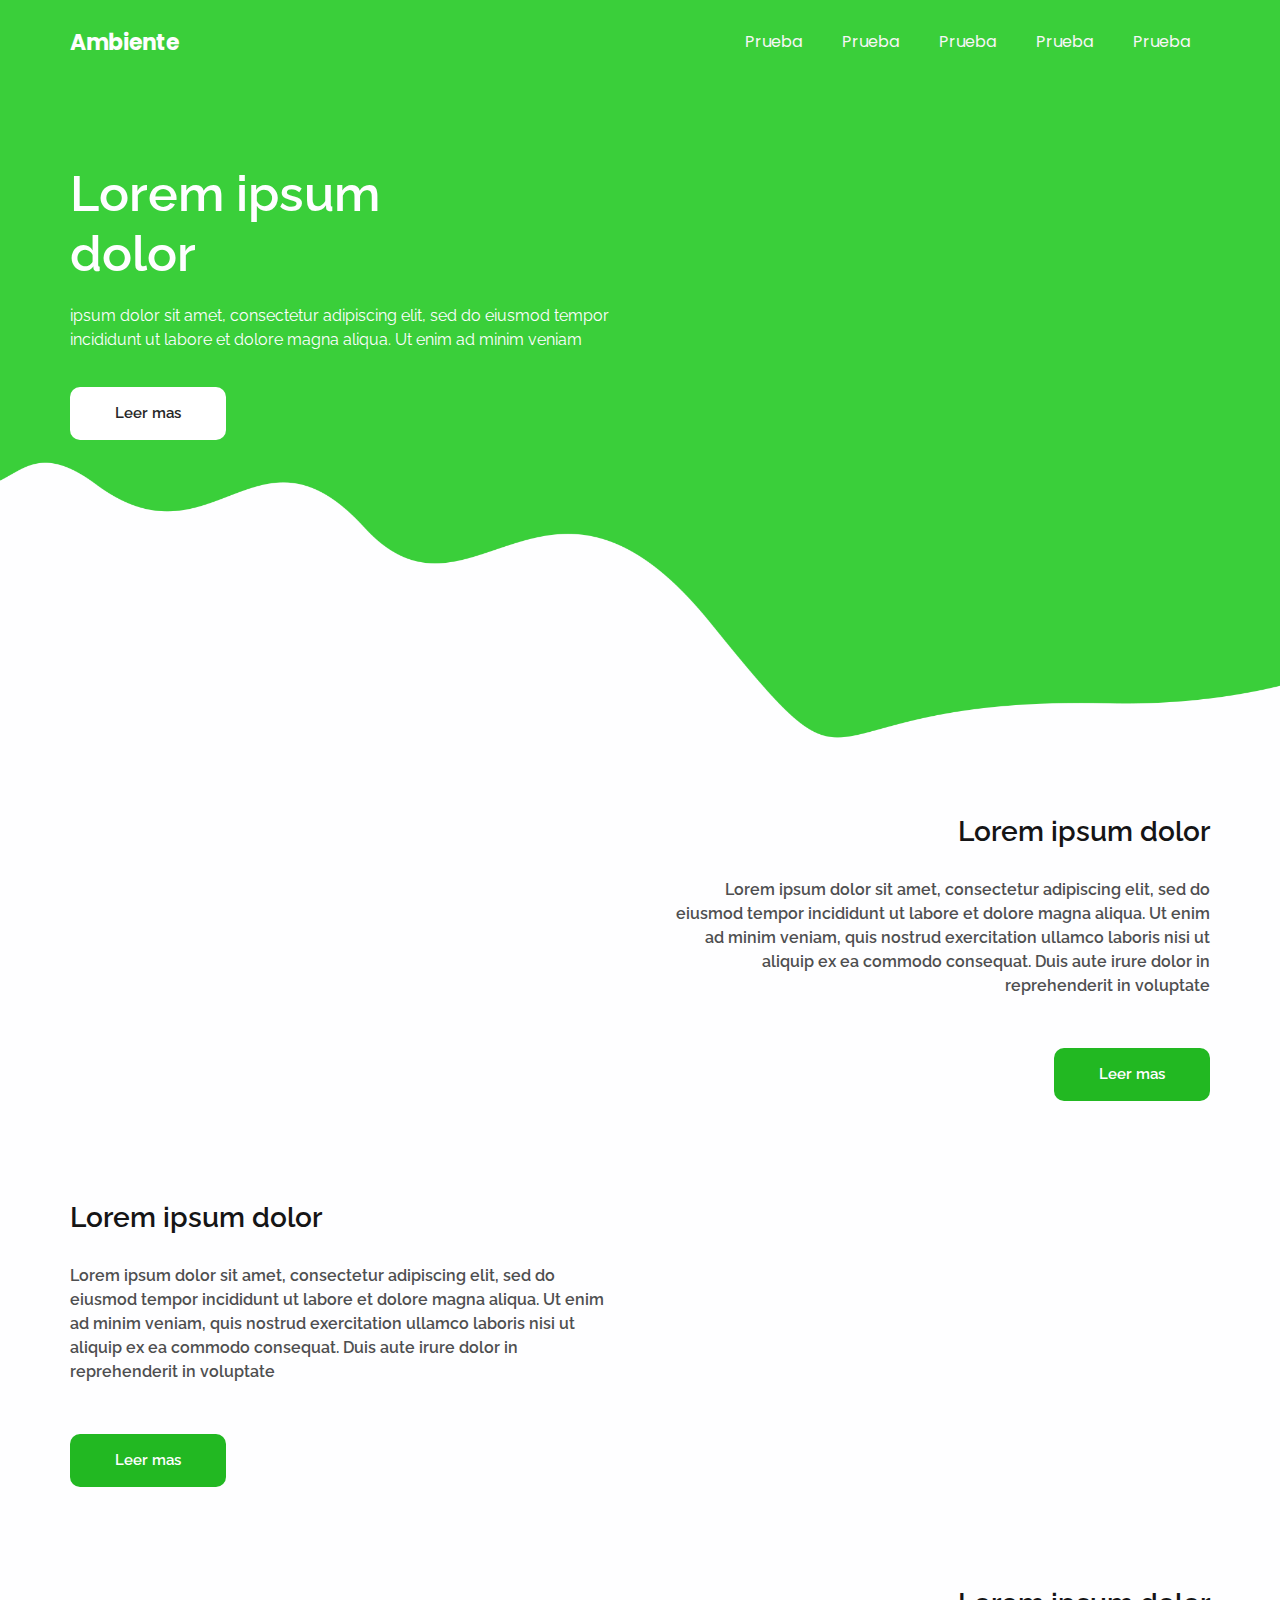
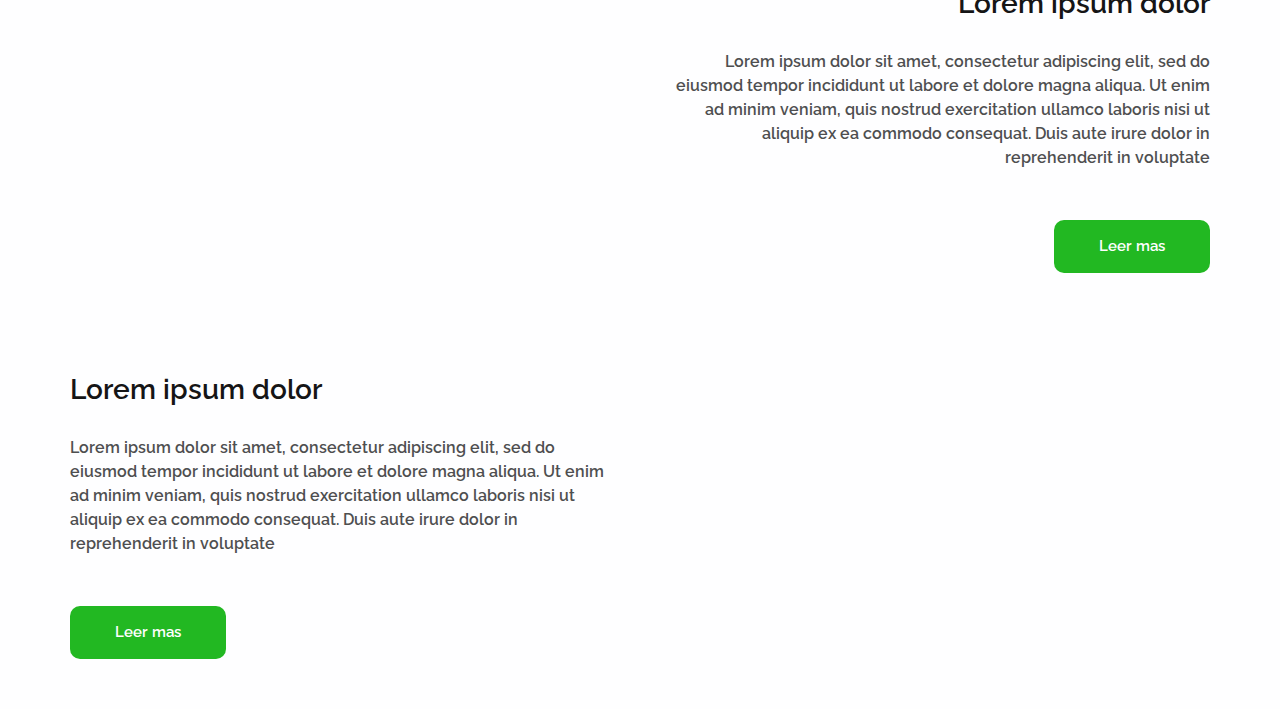
==== index.html @ d98968a9 "Initial Commit" ====
<!DOCTYPE html>
<html>

<head>
  <!-- Basic -->
  <meta charset="utf-8" />
  <meta http-equiv="X-UA-Compatible" content="IE=edge" />
  <!-- Mobile Metas -->
  <meta name="viewport" content="width=device-width, initial-scale=1, shrink-to-fit=no" />
  <!-- Site Metas -->
  <meta name="keywords" content="" />
  <meta name="description" content="" />
  <meta name="author" content="" />

  <title>Sustentabilidad</title>



  <!-- bootstrap core css -->
  <link rel="stylesheet" type="text/css" href="css/bootstrap.css" />
  <!-- progress barstle -->
  <link rel="stylesheet" href="css/css-circular-prog-bar.css">
  <!-- fonts style -->
  <link href="https://fonts.googleapis.com/css?family=Poppins:400,700|Raleway:400,600&display=swap" rel="stylesheet">
  <!-- font wesome stylesheet -->
  <link rel="stylesheet" href="https://maxcdn.bootstrapcdn.com/font-awesome/4.3.0/css/font-awesome.min.css">
  <!-- Custom styles for this template -->
  <link href="css/style.css" rel="stylesheet" />
  <!-- responsive style -->
  <link href="css/responsive.css" rel="stylesheet" />




  <link rel="stylesheet" href="css/css-circular-prog-bar.css">


</head>

<body>
  <div class="top_container">
    <!-- header section strats -->
    <header class="header_section">
      <div class="container">
        <nav class="navbar navbar-expand-lg custom_nav-container ">
          <a class="navbar-brand" href="index.html">
            <span>
              Ambiente
            </span>
          </a>
          <button class="navbar-toggler" type="button" data-toggle="collapse" data-target="#navbarSupportedContent"
            aria-controls="navbarSupportedContent" aria-expanded="false" aria-label="Toggle navigation">
            <span class="navbar-toggler-icon"></span>
          </button>

          <div class="collapse navbar-collapse" id="navbarSupportedContent">
            <div class="d-flex ml-auto flex-column flex-lg-row align-items-center">
              <ul class="navbar-nav  ">
                <li class="nav-item active">
                  <a class="nav-link" href="index.html"> Prueba <span class="sr-only">(current)</span></a>
                </li>
                <li class="nav-item ">
                  <a class="nav-link" href="about.html"> Prueba </a>
                </li>

                <li class="nav-item ">
                  <a class="nav-link" href="admission.html"> Prueba </a>
                </li>

                <li class="nav-item">
                  <a class="nav-link" href="why.html"> Prueba </a>
                </li>

                <li class="nav-item">
                  <a class="nav-link" href="contact.html"> Prueba </a>
                </li>

              </ul>
            </div>
        </nav>
      </div>
    </header>
    <section class="hero_section ">
      <div class="hero-container container">
        <div class="hero_detail-box">
          <h1>
            Lorem ipsum dolor 
          </h1>
          <p>
            ipsum dolor sit amet, consectetur adipiscing elit, sed do eiusmod tempor incididunt ut labore et dolore
            magna aliqua. Ut enim ad minim veniam
          </p>
          <div class="hero_btn-continer">
            <a href="" class="call_to-btn btn_white-border">
              Leer mas
            </a>
          </div>
        </div>
        <div class="hero_img-container">
          <div>
            <img src="https://png.pngtree.com/png-clipart/20230326/original/pngtree-save-our-planet-sticker-clipart-png-image_9004593.png"  alt="" class="img-fluid">
          </div>
        </div>
      </div>
    </section>
  </div>
  <!-- end header section -->

  <div class="common_style">

    <!-- about section -->
    <section class="about_section">
      <div class="container">
        <div class="row">
          <div class="col-md-6">
            <div class="about_img-container">
              <img src="https://png.pngtree.com/png-clipart/20230326/original/pngtree-save-our-planet-sticker-clipart-png-image_9004593.png" alt="">
            </div>
          </div>
          <div class="col-md-6">
            <div class="about_detail-box">
              <h3>
                Lorem ipsum dolor
              </h3>
              <p>
                Lorem ipsum dolor sit amet, consectetur adipiscing elit, sed do eiusmod tempor incididunt ut labore et
                dolore magna aliqua. Ut enim ad minim veniam, quis nostrud exercitation ullamco laboris nisi ut aliquip
                ex ea commodo consequat. Duis aute irure dolor in reprehenderit in voluptate
              </p>
              <div class="">
                <a href="" class="call_to-btn btn_white-border">
                  Leer mas
                </a>
              </div>
            </div>
          </div>
        </div>
      </div>
    </section>


    <!-- end about section -->

    <!-- admission section -->
    <section class="admission_section">
      <div class="container">
        <div class="row">
          <div class="col-md-6">
            <div class="admission_detail-box">
              <h3>
                Lorem ipsum dolor
              </h3>
              <p>
                Lorem ipsum dolor sit amet, consectetur adipiscing elit, sed do eiusmod tempor incididunt ut labore et
                dolore magna aliqua. Ut enim ad minim veniam, quis nostrud exercitation ullamco laboris nisi ut aliquip
                ex ea commodo consequat. Duis aute irure dolor in reprehenderit in voluptate
              </p>
              <div class="">
                <a href="" class="call_to-btn btn_white-border">
                  Leer mas
                </a>
              </div>
            </div>
          </div>
          <div class="col-md-6">
            <div class="admission_img-container">
              <img src="https://png.pngtree.com/png-clipart/20230326/original/pngtree-save-our-planet-sticker-clipart-png-image_9004593.png" alt="">
            </div>
          </div>
        </div>
      </div>
    </section>



    <!-- end admission section -->

    <!-- why section -->
    <section class="why_section">
      <div class="container">
        <div class="row">
          <div class="col-md-6">
            <div class="why_img-container">
              <img src="https://png.pngtree.com/png-clipart/20230326/original/pngtree-save-our-planet-sticker-clipart-png-image_9004593.png" alt="">
            </div>
          </div>
          <div class="col-md-6">
            <div class="why_detail-box">
              <h3>
                Lorem ipsum dolor
              </h3>
              <p>
                Lorem ipsum dolor sit amet, consectetur adipiscing elit, sed do eiusmod tempor incididunt ut labore et
                dolore magna aliqua. Ut enim ad minim veniam, quis nostrud exercitation ullamco laboris nisi ut aliquip
                ex ea commodo consequat. Duis aute irure dolor in reprehenderit in voluptate
              </p>
              <div class="">
                <a href="" class="call_to-btn btn_white-border">
                  Leer mas
                </a>
              </div>
            </div>
          </div>
        </div>
      </div>
    </section>


    <!-- end why section -->

    <!-- determine section -->
    <section class="determine_section">
      <div class="container">
        <div class="row">
          <div class="col-md-6">
            <div class="determine_detail-box">
              <h3>
                Lorem ipsum dolor
              </h3>
              <p>
                Lorem ipsum dolor sit amet, consectetur adipiscing elit, sed do eiusmod tempor incididunt ut labore et
                dolore magna aliqua. Ut enim ad minim veniam, quis nostrud exercitation ullamco laboris nisi ut aliquip
                ex ea commodo consequat. Duis aute irure dolor in reprehenderit in voluptate
              </p>
              <div class="">
                <a href="" class="call_to-btn btn_white-border">
                  Leer mas
                </a>
              </div>
            </div>
          </div>
          <div class="col-md-6">
            <div class="determine_img-container">
              <img src="https://png.pngtree.com/png-clipart/20230326/original/pngtree-save-our-planet-sticker-clipart-png-image_9004593.png" alt="">
            </div>
          </div>
        </div>
      </div>
    </section>


    <!-- end determine section -->

  </div>


  <!-- client section
  <section class="client_section layout_padding">
    <h2 class="">
      Testimonial
    </h2>
    <div class="container">
        <div id="carouselExampleIndicators" class="carousel slide" data-ride="carousel">
            <ol class="carousel-indicators">
              <li data-target="#carouselExampleIndicators" data-slide-to="0" class="active"></li>
              <li data-target="#carouselExampleIndicators" data-slide-to="1"></li>
              <li data-target="#carouselExampleIndicators" data-slide-to="2"></li>
            </ol>
            <div class="carousel-inner">
              <div class="carousel-item active">
                  <div class="row">
                      <div class="col-md-3">
                        <div class="client_img-box">
                          <img src="images/client.png" alt="">
                        </div>
                      </div>
                      <div class="col-md-9">
                        <div class="client_detail-box">
                          <h5>
                            Alex Du
                          </h5>
                          <p>
                            Lorem ipsum dolor sit amet, consectetur adipiscing elit, sed do eiusmod tempor incididunt ut labore et
                            dolore magna aliqua. Ut enim ad minim veniam, quis nostrud exercitation ullamco laboris nisi ut aliquip ex
                            ea commodo consequat. Duis aute irure dolor in reprehenderit in voluptate
                          </p>
                        </div>
                      </div>
                    </div>
              </div>
              <div class="carousel-item">
                  <div class="row">
                      <div class="col-md-3">
                        <div class="client_img-box">
                          <img src="images/client.png" alt="">
                        </div>
                      </div>
                      <div class="col-md-9">
                        <div class="client_detail-box">
                          <h5>
                            Alex Du
                          </h5>
                          <p>
                            Lorem ipsum dolor sit amet, consectetur adipiscing elit, sed do eiusmod tempor incididunt ut labore et
                            dolore magna aliqua. Ut enim ad minim veniam, quis nostrud exercitation ullamco laboris nisi ut aliquip ex
                            ea commodo consequat. Duis aute irure dolor in reprehenderit in voluptate
                          </p>
                        </div>
                      </div>
                    </div>
              </div>
              <div class="carousel-item">
                  <div class="row">
                      <div class="col-md-3">
                        <div class="client_img-box">
                          <img src="images/client.png" alt="">
                        </div>
                      </div>
                      <div class="col-md-9">
                        <div class="client_detail-box">
                          <h5>
                            Alex Du
                          </h5>
                          <p>
                            Lorem ipsum dolor sit amet, consectetur adipiscing elit, sed do eiusmod tempor incididunt ut labore et
                            dolore magna aliqua. Ut enim ad minim veniam, quis nostrud exercitation ullamco laboris nisi ut aliquip ex
                            ea commodo consequat. Duis aute irure dolor in reprehenderit in voluptate
                          </p>
                        </div>
                      </div>
                    </div>
              </div>
            </div>
          </div>
     
    </div>
  </section> -->
  

  <!-- end client section -->


    <!-- contact section -->

    <!-- <section class="contact_section ">

        <div class="container">
         
          <div class="row">
            <div class="col-md-6">
              <div class="d-flex justify-content-center d-md-block">
                <h2>
                  Contact Us
                </h2>
              </div>
              <form action="">
                <div class="contact_form-container">
                  <div>
                    <div>
                      <input type="text" placeholder="Name">
                    </div>
                    <div>
                      <input type="email" placeholder="Email">
                    </div>
                    <div>
                      <input type="text" placeholder="Phone Number">
                    </div>
                    <div class="mt-5">
                      <input type="text" placeholder="Message">
                    </div>
                    <div class="mt-5">
                      <button type="submit">
                        send
                      </button>
                    </div>
                  </div>
    
                </div>
    
              </form>
            </div>
            <div class="col-md-6">
              <div class="contact_img-box">
                <img src="images/students.jpg" alt="">
              </div>
            </div>
          </div>
        </div>
      </section> -->
<!-- end contact section -->


      <!-- <section class="info_section layout_padding-top">
        <div class="info_logo-box">
          <h2>
              Fanadesh
          </h2>
        </div>
          <div class="container layout_padding2">
            <div class="row">
              <div class="col-md-3">
                <h5>
                    About Us                                                                             
                </h5>
               <p>
                  dolor sit amet, consectetur magna aliqua. Ut enim ad minim veniam, quisdotempor incididunt r 
               </p>
              </div>
              <div class="col-md-3">
                <h5>
                    Useful Link 
                </h5>
                <ul>
                  <li>
                    <a href="">
                        Video games
                    </a>
                  </li>
                  <li>
                   <a href="">
                      Remote control
                   </a>
                  </li>
                  <li>
                    <a href="">
                        3d controller
                    </a>
                  </li>
                </ul>
              </div>
              <div class="col-md-3">
                <h5>
                    Contact Us
                </h5>
                <p>
                    dolor sit amet, consectetur magna aliqua. quisdotempor incididunt ut e 
                </p>
              </div>
              <div class="col-md-3">
           
                <div class="subscribe_container">
                  <h5>
                      Newsletter
                  </h5>
                  <div class="form_container">
                    <form action="">
                      <input type="email" placeholder="Enter your email">
                      <button type="submit">
                        Subscribe
                      </button>
                    </form>
                  </div>
                </div>
                
              </div>
            </div>
          </div>
          <div class="container">
              <div class="social_container">
                 
                  <div class="social-box">
                    <a href="">
                      <img src="images/fb.png" alt="">
                    </a>
      
                    <a href="">
                      <img src="images/twitter.png" alt="">
                    </a>
                    <a href="">
                      <img src="images/linkedin.png" alt="">
                    </a>
                    <a href="">
                      <img src="images/instagram.png" alt="">
                    </a>
                  </div>
                </div>
          </div>
        </section> -->

  <!-- footer section -->
  <!-- <section class="container-fluid footer_section">
    <p>
      Copyright &copy; 2019 All Rights Reserved By
      <a href="https://html.design/">Free Html Templates</a>
    </p>
  </section> -->
  <!-- footer section -->

  <script type="text/javascript" src="js/jquery-3.4.1.min.js"></script>
  <script type="text/javascript" src="js/bootstrap.js"></script>

 
</body>

</html>
---- css/style.css ----
body {
  font-family: 'Raleway', sans-serif;
  background-color: #fefeff;
}

.layout_padding {
  padding: 75px 0;
}

.layout_padding2 {
  padding: 45px 0;
}

.layout_padding2-top {
  padding-top: 45px;
}

.layout_padding-top {
  padding-top: 75px;
}

.layout_padding-bottom {
  padding-bottom: 75px;
}

.call_to-btn {
  display: inline-block;
  padding: 15px 45px;
  border-radius: 10px;
  font-size: 15px;
  background-color: #ffffff;
  color: #262627;
  font-weight: 600;
  transition: all 0.3s ease 0s;
}

.hero_section .call_to-btn {}

.call_to-btn img {
  width: 18px;
  margin-left: 10px;
}

.btn_on-hover {
  transition: all 0.3s ease 0s;
}

.call_to-btn:hover,
.btn_on-hover:hover {
  -webkit-box-shadow: 0px 5px 10px -5px rgba(0, 0, 0, 0.7);
  -moz-box-shadow: 0px 5px 10px -5px rgba(0, 0, 0, 0.7);
  box-shadow: 0px 5px 10px -5px rgba(0, 0, 0, 0.7);
  transform: translateY(-7px);
}

.main-heading {
  color: #082465;
  font-weight: bold;
  text-align: center;
}

/*header section*/

.header_section {
  padding-top: 10px;
  font-family: 'Poppins', sans-serif;

}

nav.navbar.navbar-expand-lg {

  padding: 10px 0;
}

.custom_nav-container.navbar-expand-lg .navbar-nav .nav-link {
  padding: 10px 20px;
  color: #f7f6f7;
  text-align: center;
}


a,
a:hover,
a:focus {
  text-decoration: none;
}

a:hover,
a:focus {
  color: initial;
}

.btn,
.btn:focus {
  outline: none !important;
  box-shadow: none;
}

.top_container {
  position: relative;
}



.top_container::before {
  content: "";
  position: absolute;
  width: 100%;
  height: 100%;
  background: url(../images/hero-bg.png);
  background-size: 100% 100%;
  background-position: right bottom;
  background-repeat: no-repeat;
  z-index: -1;
}

.sub_page .top_container::before {
  background-color: #fdd31d;
  background-image: none;
}




.sub_page .top_container::after {
  display: none;
}


.navbar-brand img {
  width: 25px;
  margin-right: 7px;
}


.custom_nav-container .nav_search-btn {
  background-image: url(../images/search-icon.png);
  background-size: 22px;
  background-repeat: no-repeat;
  background-position-y: 7px;
  width: 35px;
  height: 35px;
  padding: 0;
  border: none;
}

.navbar-brand {
  display: flex;
  align-items: center;
}

.navbar-brand span {
  font-size: 22px;
  font-weight: 700;
  color: #fefefe;
}

.custom_nav-container {
  z-index: 99999;
  padding: 15px 0;
}

.custom_nav-container .navbar-toggler {
  outline: none;
}

.custom_nav-container .navbar-toggler .navbar-toggler-icon {
  background-image: url(../images/menu.png);
  background-size: 40px;
}

/*end header section*/

/* hero section */
.hero-container {
  display: flex;
  padding-top: 90px;
  padding-bottom: 325px;
}

.hero_detail-box {
  width: 60%;
}

.hero_img-container {
  width: 68%;
  margin-right: -8%;
  margin-top: -5%;
}

.hero_img-container img {
  width: 70%;
}

.hero_detail-box {
  color: #fefeff;
}

.hero_detail-box h1 {
  font-size: 50px;
  color: #fefeff;
  font-weight: 600;
  width: 70%;
}


.hero_detail-box p {
  margin-top: 20px;
  margin-bottom: 35px;
}


/* end hero section */

/* common style for some sections */
.common_style>section {
  padding: 50px 0;
}

.common_style .row {
  align-items: center;
}

.common_style h3 {
  font-weight: 600;
  color: #151516;
}

.common_style p {
  font-weight: 600;
  color: #4e4f50;
  margin: 30px 0 50px 0;
}

.common_style img {
  width: 100%;
}


/* end common style */

/* about section */
.about_section {
  text-align: right;
}

.about_section a {
  background-color: #22b822;
  color: #fefeff;
}

/* end about section */

/* admission section */


.admission_section a {
  background-color: #22b822;
  color: #fefeff;
}

/* end admission section */

/* why section */

.why_section {
  text-align: right;
}

.why_section a {
  background-color: #22b822;
  color: #fefeff;
}

/* end why section */

/* determine section */


.determine_section a {
  background-color: #22b822;
  color: #fefeff;
}


/* end determine section */

/* client section */
.client_section h2,
.client_section h5,
.client_section p {
  font-weight: 600;
}

.client_section h2 {
  text-align: center;
}


.client_section h5 {
  font-size: 24px;
  color: #fdd31d;
}

.client_section .row {
  align-items: center;
  padding: 75px 0;
  margin: 0 15px;
}

.client_section img {
  width: 100%;
}

.client_img-box::before,
.client_img-box::after {
  content: "";
  position: absolute;
  width: 100px;
  height: 30px;
  border-radius: 20px;
  background-color: #fdd31d;
}

.client_img-box::before {
  top: -15px;
  transform: rotate(139deg);
  left: -15px;
  animation: beforeanimate 1s;
  animation-delay: .1s;
}

.client_img-box::after {
  bottom: -15px;
  transform: rotate(142deg);
  right: -15px;
  animation: afteranimate 1s;
  animation-delay: .1s;
}


@keyframes beforeanimate {
  0% {
    top: 43%;
    transform: rotate(142deg);
    left: 31%;

  }

  100% {
    top: -15px;
    transform: rotate(139deg);
    left: -15px;
  }
}

@keyframes afteranimate {
  0% {
    bottom: 46%;
    transform: rotate(142deg);
    right: 35%;
  }

  100% {
    bottom: -15px;
    transform: rotate(142deg);
    right: -15px;
  }
}

.client_section .carousel-indicators {
  margin: 0;
  justify-content: flex-end;
  padding-right: 15px;
  bottom: 20px;
}

.client_section .carousel-indicators li {
  width: 25px;
  height: 25px;
  background-color: #6bd1bd;
  border-radius: 100%;
  opacity: 1;
}

.client_section .carousel-indicators li.active {
  background-color: #fdd31d;
}

/* end client section */

/* contact section */

.contact_section {
  padding: 75px 45px;
  font-family: 'Poppins', sans-serif;
}

.contact_section .row {
  align-items: center;
}

.contact_section input {
  border: none;
  outline: none;
  border-bottom: 1px solid #000;
  width: 90%;
  margin: 15px 0;
}



.contact_form-container button {
  border: none;
  background-color: #6bd1bd;
  color: #fff;
  font-size: 15px;
  padding: 15px 45px;
  border-radius: 30px;
  text-transform: uppercase;
  font-weight: bold;
}

.contact_img-box {

  display: flex;
  align-items: center;

}

.contact_img-box img {
  width: 100%;
}

.contact_section h2 {
  font-size: 26px;
  color: #010103;
  font-weight: 600;
  font-family: 'Raleway', sans-serif;
  margin-bottom: 35px;
}


/* end contact section */


/* info section */
.info_section {
  background-color: #363636;
  color: #ffffff;
  font-family: 'Poppins', sans-serif;
}

.info_logo-box {
  display: flex;
  justify-content: center;
}

.info_logo-box h2 {
  font-weight: bold;
  padding: 5px 7px;
  border-bottom: 1.5px solid #fdd31d;
}

.info_section ul {
  padding: 0;
}

.info_section ul li {
  list-style-type: none;
  margin: 3px 0;
}

.info_section ul li a {
  color: #ffffff;
}

.info_section ul li a:hover {
  color: #fdd31d;
}

.info_section h5 {
  margin-bottom: 12px;
  font-size: 22px;
}



.info_section .form_container input {
  width: 225px;
  height: 40px;
  padding: 10px;
}

.info_section .form_container input::placeholder {
  color: #ccc8c8;
}

.info_section .form_container button {
  background-color: #fdd31d;
  border: none;
  outline: none;
  color: #fff;
  padding: 8px 30px;
  margin-top: 15px;
  font-size: 15px;
  text-transform: uppercase;
}

.social_container {
  width: 90%;
  margin: 0 auto;
  border-top: 1px solid #898989;
  padding: 25px 0;
}

.info_section .social-box {
  margin: 0 auto;
  width: 400px;
  display: flex;
  justify-content: center;
}

.info_section .social-box img {
  width: 35px;
  margin-right: 5px;
}

/* end info section */

/* footer section*/

.footer_section {
  background-color: #d8b109;
  padding: 20px 15px;
  font-family: 'Poppins', sans-serif;

}

.footer_section p {
  color: #fdfdfe;
  margin: 0;
  text-align: center;
}

.footer_section a {
  color: #fdfdfe;
}



/* end footer section*/
---- css/responsive.css ----
@media (max-width: 1120px) {}

@media (max-width: 992px) {


    .hero-container {
        flex-direction: column;
    }

    .hero_detail-box {
        width: 100%;
        margin-bottom: 45px;
    }

    .hero_img-container {
        width: 100%;
    }

    .hero-container.container {
        padding-top: 45px;
    }

    .custom_nav-container.navbar-expand-lg .navbar-nav .nav-link {
        color: #fff;
    }


}


@media (max-width: 768px) {


    .hero_detail-box {
        text-align: center;
    }

    .hero_detail-box h1 {
        width: 100%;
    }

    .top_container::after {
        display: none;
    }

    .top_container::before {
        background-size: cover;
    }

    .info_section .col-md-3 {
        padding: 20px 25px;
        text-align: center;
    }

    .common_style img {
        width: 100%;
        margin: 20px auto;
    }

}

@media (max-width: 576px) {
    .hero-container {
        padding-bottom: 100px;
    }

    .client_img-box::before,
    .client_img-box::after {
        content: "";
        position: absolute;
        width: 75px;
        height: 20px;
        border-radius: 20px;
        background-color: #fdd31d;
    }

    .client_img-box::before {
        top: 0;
        transform: rotate(132deg);
        left: -15px;
        animation: beforeanimate 1s;
        animation-delay: .1s;
    }

    .client_img-box::after {
        bottom: 0px;
        transform: rotate(135deg);
        right: -15px;
        animation: afteranimate 1s;
        animation-delay: .1s;
    }


    @keyframes beforeanimate {
        0% {
            top: 43%;
            transform: rotate(142deg);
            left: 31%;

        }

        100% {
            top: 0px;
            transform: rotate(132deg);
            left: -15px;
        }
    }

    @keyframes afteranimate {
        0% {
            bottom: 46%;
            transform: rotate(142deg);
            right: 35%;
        }

        100% {
            bottom: 0px;
            transform: rotate(135deg);
            right: -15px;
        }
    }

    .contact_section {
        padding: 0px 15px 0 15px;
    }

    .sub_page .contact_section {
        padding: 45px 15px;
    }

    .contact_section input {
        width: 100%;
    }

    .info_section .social-box {
        width: auto;
    }
}



@media (max-width: 480px) {}

@media (max-width: 400px) {}

@media (max-width: 360px) {}

@media (min-width: 1200px) {
    .container {
        max-width: 1170px;
    }

}
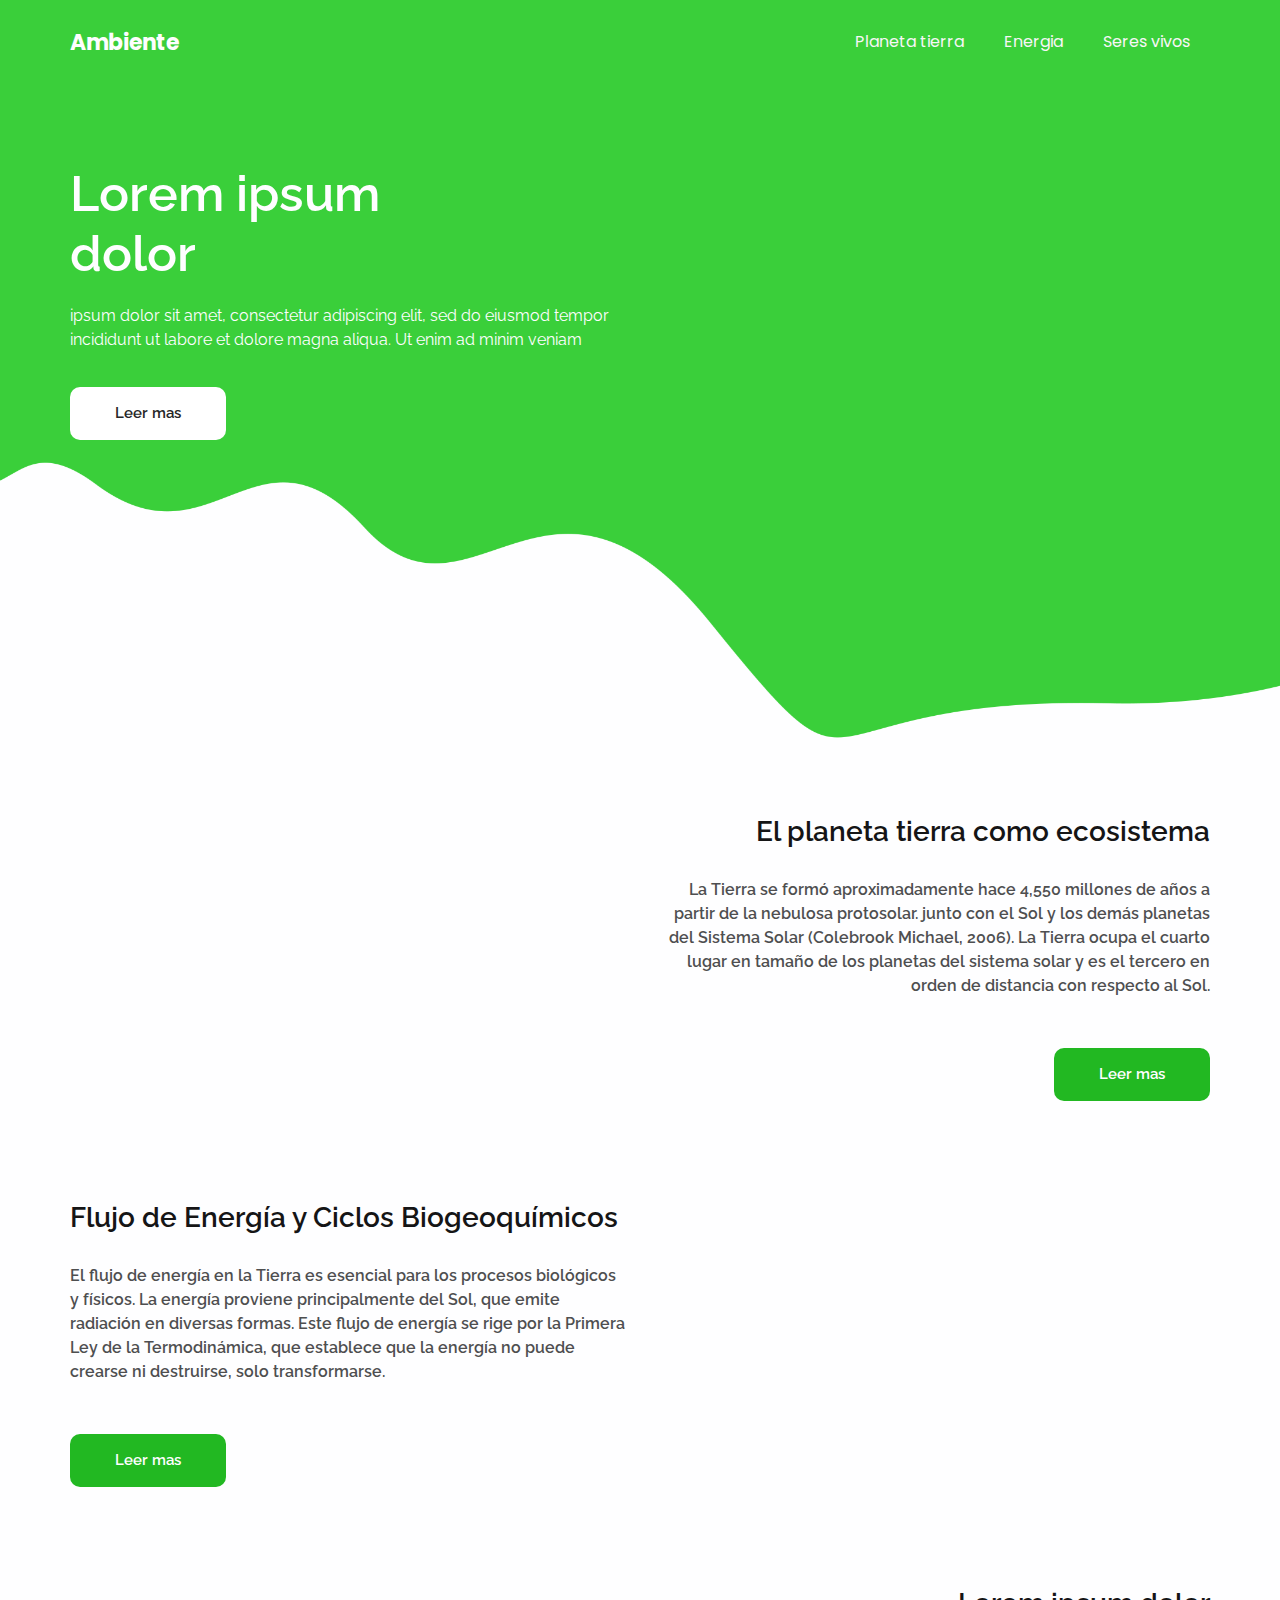
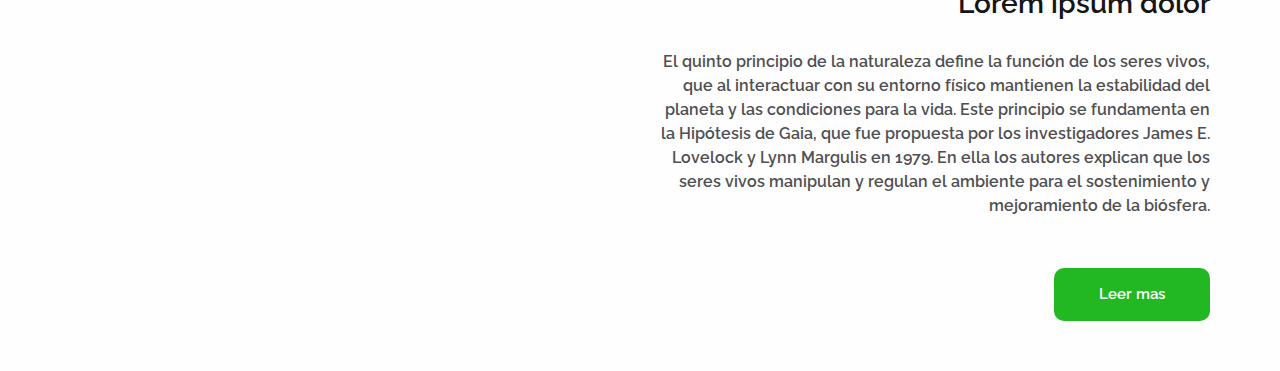
==== commit 78194c96: "Commit2" ====
--- a/index.html
+++ b/index.html
@@ -30,6 +30,7 @@
   <link href="css/responsive.css" rel="stylesheet" />
 
 
+  <link rel="shortcut icon" href="images/planta.png" type="image/x-icon">
 
 
   <link rel="stylesheet" href="css/css-circular-prog-bar.css">
@@ -57,23 +58,17 @@
             <div class="d-flex ml-auto flex-column flex-lg-row align-items-center">
               <ul class="navbar-nav  ">
                 <li class="nav-item active">
-                  <a class="nav-link" href="index.html"> Prueba <span class="sr-only">(current)</span></a>
+                  <a class="nav-link" href="cap1.html"> Planeta tierra <span class="sr-only">(current)</span></a>
                 </li>
                 <li class="nav-item ">
-                  <a class="nav-link" href="about.html"> Prueba </a>
+                  <a class="nav-link" href="cap2.html"> Energia </a>
                 </li>
 
                 <li class="nav-item ">
-                  <a class="nav-link" href="admission.html"> Prueba </a>
+                  <a class="nav-link" href="cap3.html"> Seres vivos </a>
                 </li>
 
-                <li class="nav-item">
-                  <a class="nav-link" href="why.html"> Prueba </a>
-                </li>
-
-                <li class="nav-item">
-                  <a class="nav-link" href="contact.html"> Prueba </a>
-                </li>
+                
 
               </ul>
             </div>
@@ -114,13 +109,101 @@
         <div class="row">
           <div class="col-md-6">
             <div class="about_img-container">
-              <img src="https://png.pngtree.com/png-clipart/20230326/original/pngtree-save-our-planet-sticker-clipart-png-image_9004593.png" alt="">
+              <img src="https://cdn-icons-png.flaticon.com/512/5892/5892554.png" alt="">
             </div>
           </div>
           <div class="col-md-6">
             <div class="about_detail-box">
               <h3>
+                El planeta tierra como ecosistema
+              </h3>
+              <p>
+                La Tierra se formó aproximadamente hace 4,550 millones de años a partir de la nebulosa protosolar. junto con el Sol y los demás planetas del Sistema Solar (Colebrook Michael, 2006). La Tierra ocupa el cuarto lugar en tamaño de los planetas del sistema solar y es el tercero en orden de distancia con respecto al Sol.              </p>
+              <div class="">
+                <a href="cap1.html" class="call_to-btn btn_white-border">
+                  Leer mas
+                </a>
+              </div>
+            </div>
+          </div>
+        </div>
+      </div>
+    </section>
+
+
+    <!-- end about section -->
+
+    <!-- admission section -->
+    <section class="admission_section">
+      <div class="container">
+        <div class="row">
+          <div class="col-md-6">
+            <div class="admission_detail-box">
+              <h3>
+                Flujo de Energía y Ciclos Biogeoquímicos
+              </h3>
+              <p>
+                El flujo de energía en la Tierra es esencial para los procesos biológicos y físicos. La energía proviene principalmente del Sol, que emite radiación en diversas formas. Este flujo de energía se rige por la Primera Ley de la Termodinámica, que establece que la energía no puede crearse ni destruirse, solo transformarse.
+              </p>
+              <div class="">
+                <a href="cap2.html" class="call_to-btn btn_white-border">
+                  Leer mas
+                </a>
+              </div>
+            </div>
+          </div>
+          <div class="col-md-6">
+            <div class="admission_img-container">
+              <img src="https://3.bp.blogspot.com/-rBKwLNbXUoo/VsMom6tUV4I/AAAAAAAAAEw/Dh--Jl-Bi34/s1600/ciclos-biogeoquc3admicos.png" alt="">
+            </div>
+          </div>
+        </div>
+      </div>
+    </section>
+
+
+
+    <!-- end admission section -->
+
+    <!-- why section -->
+    <section class="why_section">
+      <div class="container">
+        <div class="row">
+          <div class="col-md-6">
+            <div class="why_img-container">
+              <img src="https://cdn-icons-png.flaticon.com/512/5347/5347659.png" alt="">
+            </div>
+          </div>
+          <div class="col-md-6">
+            <div class="why_detail-box">
+              <h3>
                 Lorem ipsum dolor
+              </h3>
+              <p>
+                El quinto principio de la naturaleza define la función de los seres vivos, que al interactuar con su entorno físico mantienen la estabilidad del planeta y las condiciones para la vida. Este principio se fundamenta en la Hipótesis de Gaia, que fue propuesta por los investigadores James E. Lovelock y Lynn Margulis en 1979. En ella los autores explican que los seres vivos manipulan y regulan el ambiente para el sostenimiento y mejoramiento de la biósfera.
+              </p>
+              <div class="">
+                <a href="cap3.html" class="call_to-btn btn_white-border">
+                  Leer mas
+                </a>
+              </div>
+            </div>
+          </div>
+        </div>
+      </div>
+    </section>
+
+
+    <!-- end why section -->
+
+    <!-- determine section -->
+    <!--<section class="determine_section">
+      <div class="container">
+        <div class="row">
+          <div class="col-md-6">
+            <div class="determine_detail-box">
+              <h3>
+                ¿Qué es el planeta tierra?
               </h3>
               <p>
                 Lorem ipsum dolor sit amet, consectetur adipiscing elit, sed do eiusmod tempor incididunt ut labore et
@@ -134,101 +217,6 @@
               </div>
             </div>
           </div>
-        </div>
-      </div>
-    </section>
-
-
-    <!-- end about section -->
-
-    <!-- admission section -->
-    <section class="admission_section">
-      <div class="container">
-        <div class="row">
-          <div class="col-md-6">
-            <div class="admission_detail-box">
-              <h3>
-                Lorem ipsum dolor
-              </h3>
-              <p>
-                Lorem ipsum dolor sit amet, consectetur adipiscing elit, sed do eiusmod tempor incididunt ut labore et
-                dolore magna aliqua. Ut enim ad minim veniam, quis nostrud exercitation ullamco laboris nisi ut aliquip
-                ex ea commodo consequat. Duis aute irure dolor in reprehenderit in voluptate
-              </p>
-              <div class="">
-                <a href="" class="call_to-btn btn_white-border">
-                  Leer mas
-                </a>
-              </div>
-            </div>
-          </div>
-          <div class="col-md-6">
-            <div class="admission_img-container">
-              <img src="https://png.pngtree.com/png-clipart/20230326/original/pngtree-save-our-planet-sticker-clipart-png-image_9004593.png" alt="">
-            </div>
-          </div>
-        </div>
-      </div>
-    </section>
-
-
-
-    <!-- end admission section -->
-
-    <!-- why section -->
-    <section class="why_section">
-      <div class="container">
-        <div class="row">
-          <div class="col-md-6">
-            <div class="why_img-container">
-              <img src="https://png.pngtree.com/png-clipart/20230326/original/pngtree-save-our-planet-sticker-clipart-png-image_9004593.png" alt="">
-            </div>
-          </div>
-          <div class="col-md-6">
-            <div class="why_detail-box">
-              <h3>
-                Lorem ipsum dolor
-              </h3>
-              <p>
-                Lorem ipsum dolor sit amet, consectetur adipiscing elit, sed do eiusmod tempor incididunt ut labore et
-                dolore magna aliqua. Ut enim ad minim veniam, quis nostrud exercitation ullamco laboris nisi ut aliquip
-                ex ea commodo consequat. Duis aute irure dolor in reprehenderit in voluptate
-              </p>
-              <div class="">
-                <a href="" class="call_to-btn btn_white-border">
-                  Leer mas
-                </a>
-              </div>
-            </div>
-          </div>
-        </div>
-      </div>
-    </section>
-
-
-    <!-- end why section -->
-
-    <!-- determine section -->
-    <section class="determine_section">
-      <div class="container">
-        <div class="row">
-          <div class="col-md-6">
-            <div class="determine_detail-box">
-              <h3>
-                Lorem ipsum dolor
-              </h3>
-              <p>
-                Lorem ipsum dolor sit amet, consectetur adipiscing elit, sed do eiusmod tempor incididunt ut labore et
-                dolore magna aliqua. Ut enim ad minim veniam, quis nostrud exercitation ullamco laboris nisi ut aliquip
-                ex ea commodo consequat. Duis aute irure dolor in reprehenderit in voluptate
-              </p>
-              <div class="">
-                <a href="" class="call_to-btn btn_white-border">
-                  Leer mas
-                </a>
-              </div>
-            </div>
-          </div>
           <div class="col-md-6">
             <div class="determine_img-container">
               <img src="https://png.pngtree.com/png-clipart/20230326/original/pngtree-save-our-planet-sticker-clipart-png-image_9004593.png" alt="">
@@ -236,7 +224,7 @@
           </div>
         </div>
       </div>
-    </section>
+    </section>-->
 
 
     <!-- end determine section -->
--- a/css/style.css
+++ b/css/style.css
@@ -115,7 +115,7 @@
 }
 
 .sub_page .top_container::before {
-  background-color: #fdd31d;
+  background-color: #22b822;
   background-image: none;
 }
 
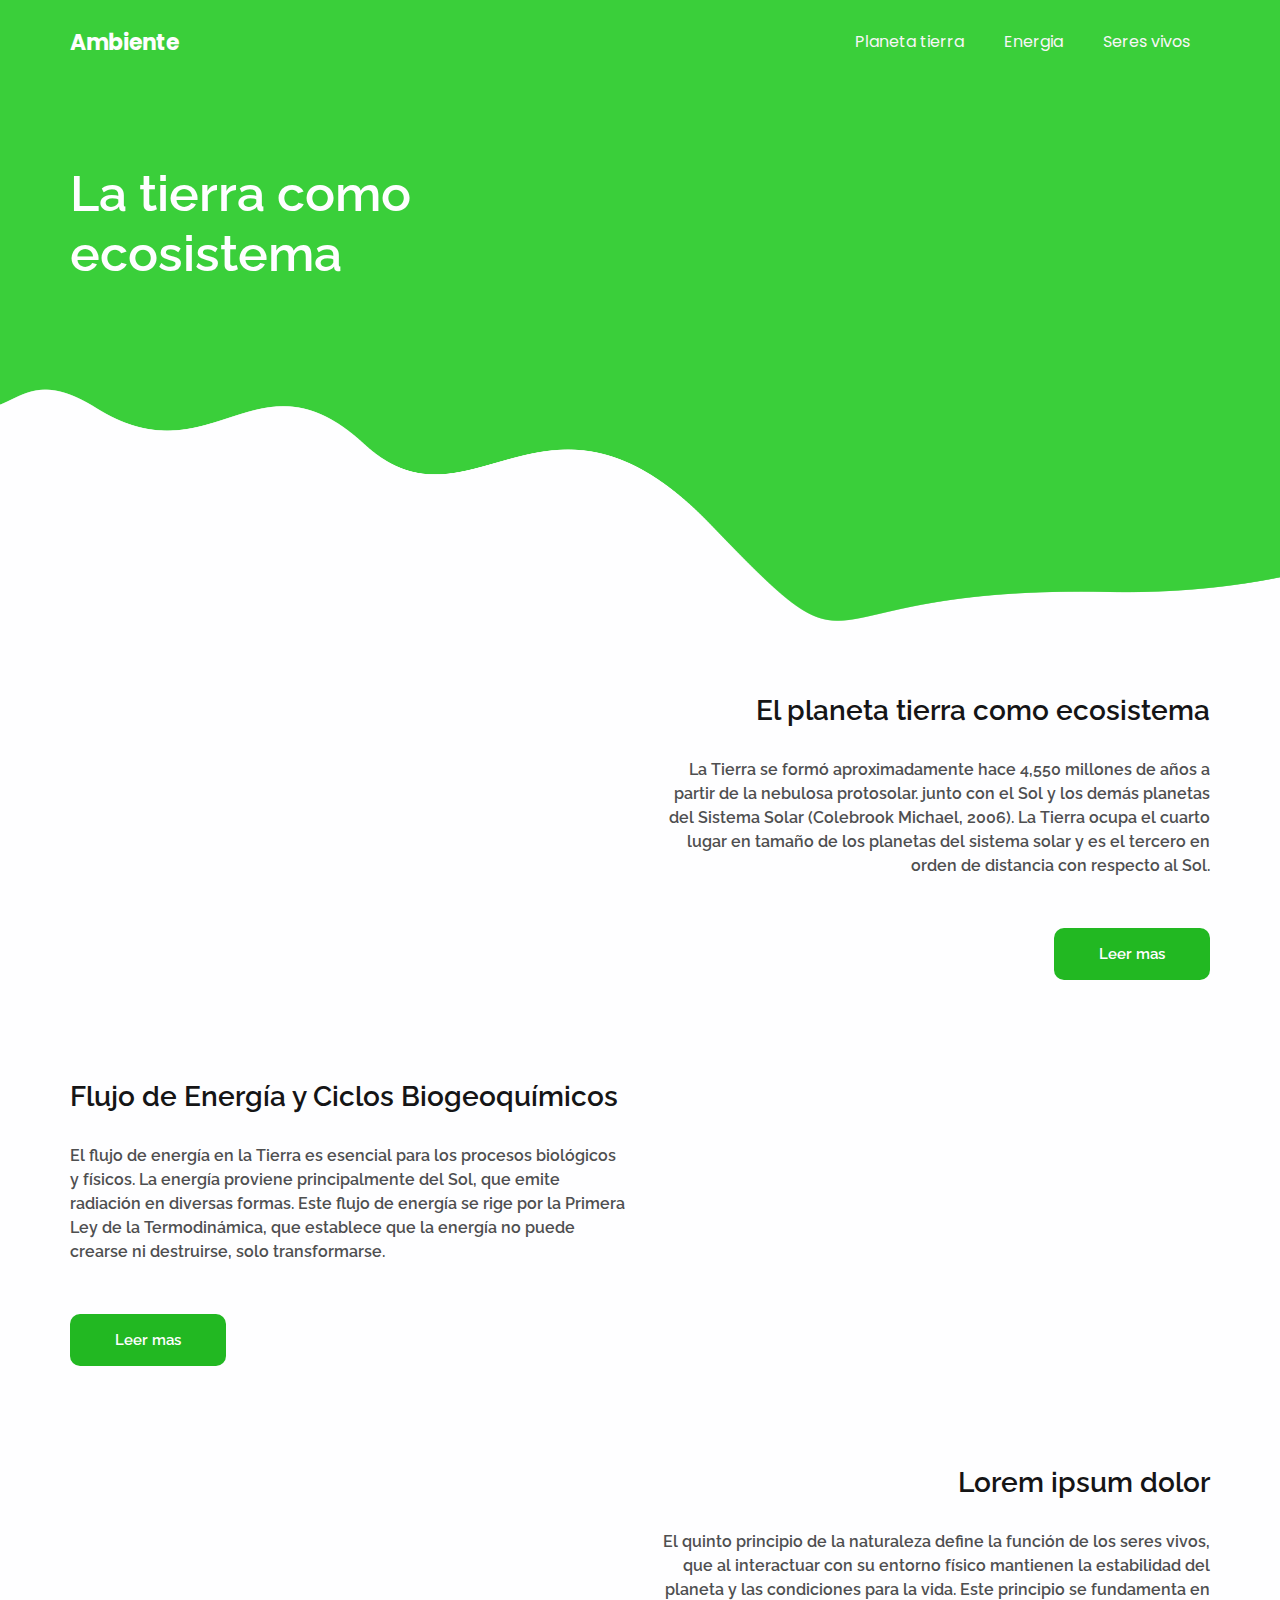
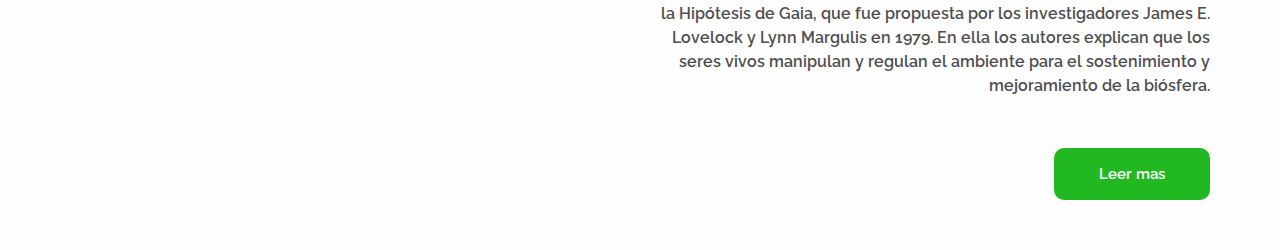
==== commit 0288c1e3: "Comit3" ====
--- a/index.html
+++ b/index.html
@@ -79,21 +79,15 @@
       <div class="hero-container container">
         <div class="hero_detail-box">
           <h1>
-            Lorem ipsum dolor 
+            La tierra como ecosistema
           </h1>
           <p>
-            ipsum dolor sit amet, consectetur adipiscing elit, sed do eiusmod tempor incididunt ut labore et dolore
-            magna aliqua. Ut enim ad minim veniam
           </p>
-          <div class="hero_btn-continer">
-            <a href="" class="call_to-btn btn_white-border">
-              Leer mas
-            </a>
-          </div>
+          
         </div>
         <div class="hero_img-container">
           <div>
-            <img src="https://png.pngtree.com/png-clipart/20230326/original/pngtree-save-our-planet-sticker-clipart-png-image_9004593.png"  alt="" class="img-fluid">
+            <img src="https://static.wixstatic.com/media/db6ed6_ad17ad76a4644b31ac324ed0e564557b~mv2.gif"  alt="" class="img-fluid">
           </div>
         </div>
       </div>
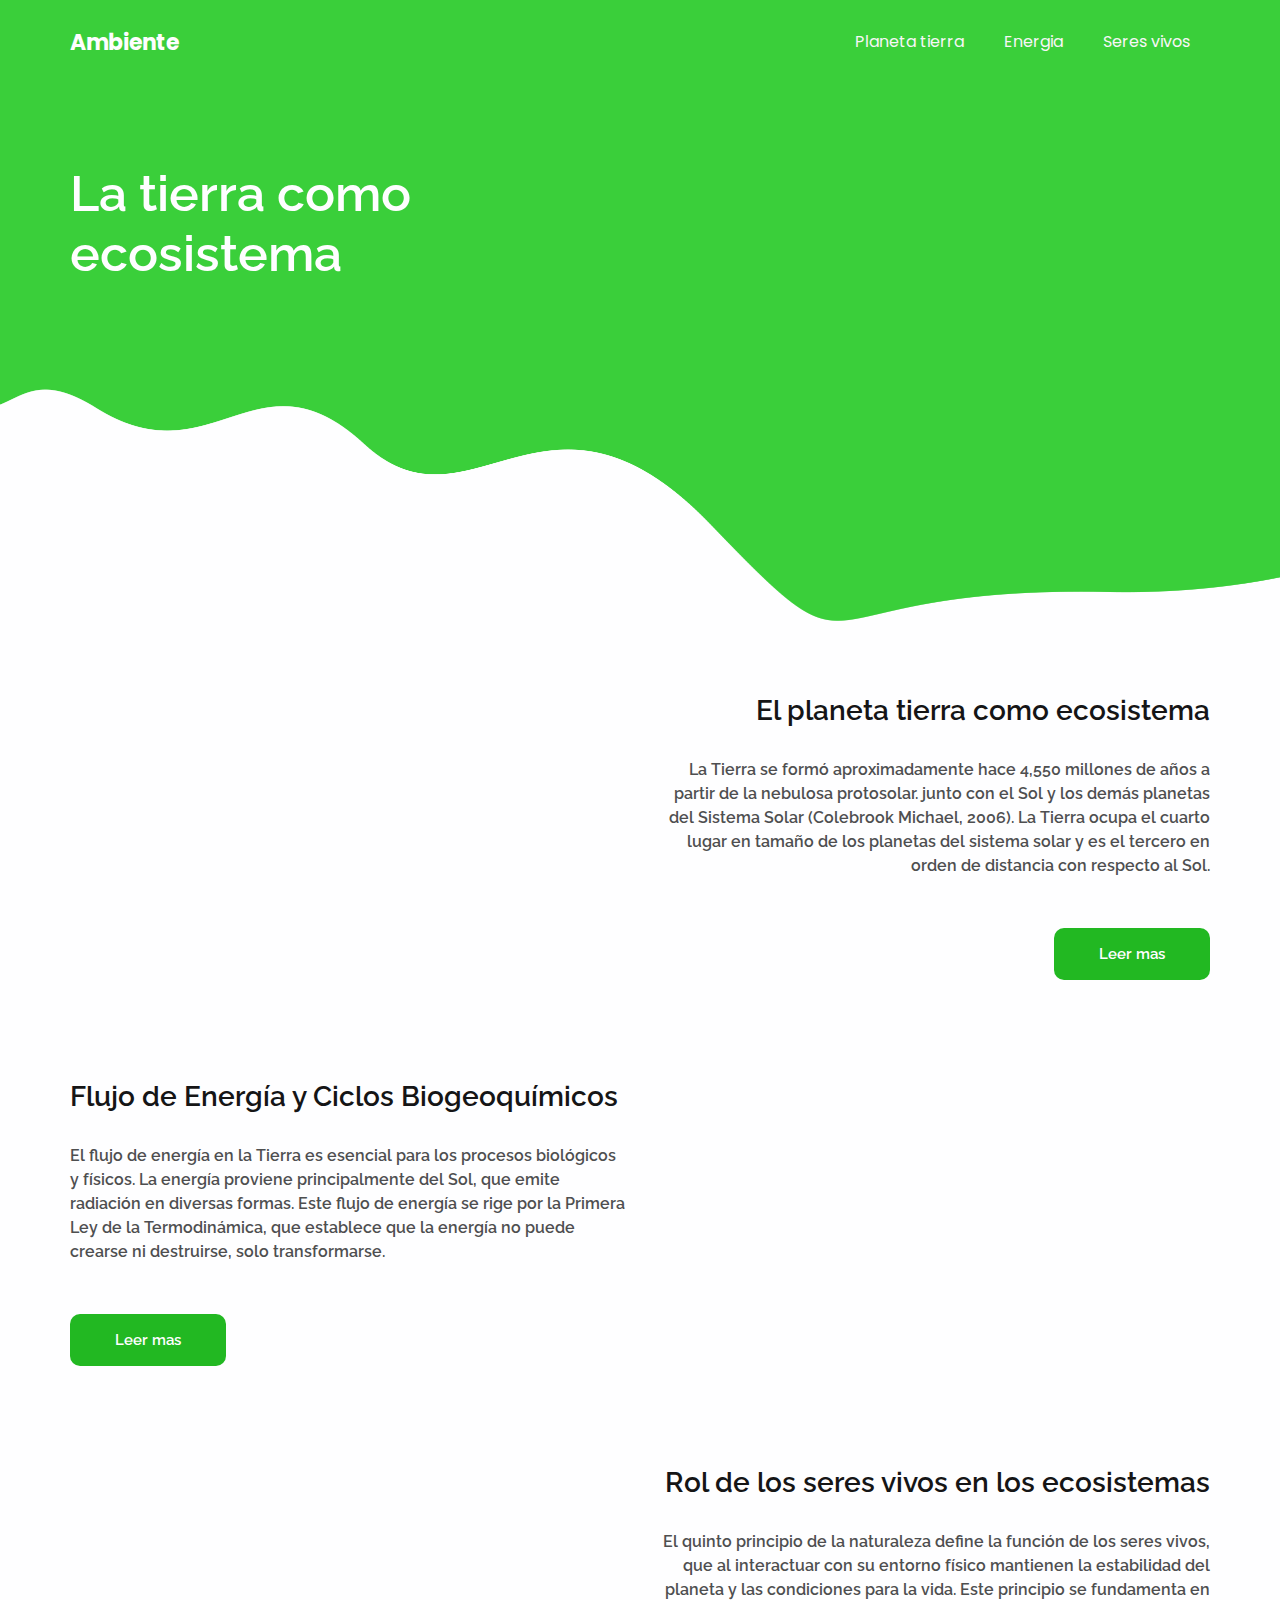
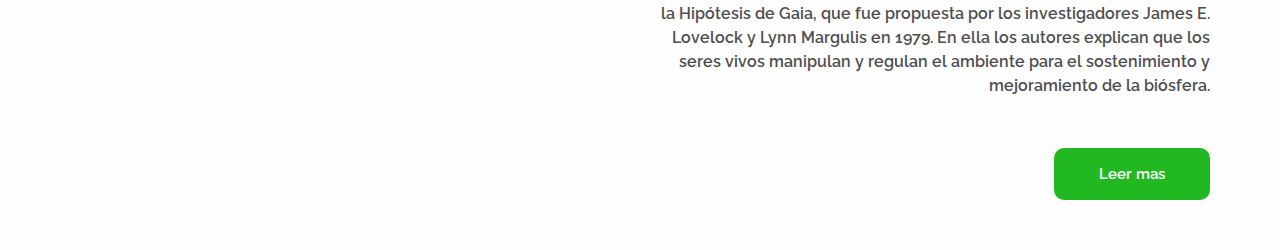
==== commit e5c5fe63: "Final_Commit" ====
--- a/index.html
+++ b/index.html
@@ -171,7 +171,7 @@
           <div class="col-md-6">
             <div class="why_detail-box">
               <h3>
-                Lorem ipsum dolor
+                Rol de los seres vivos en los ecosistemas
               </h3>
               <p>
                 El quinto principio de la naturaleza define la función de los seres vivos, que al interactuar con su entorno físico mantienen la estabilidad del planeta y las condiciones para la vida. Este principio se fundamenta en la Hipótesis de Gaia, que fue propuesta por los investigadores James E. Lovelock y Lynn Margulis en 1979. En ella los autores explican que los seres vivos manipulan y regulan el ambiente para el sostenimiento y mejoramiento de la biósfera.
